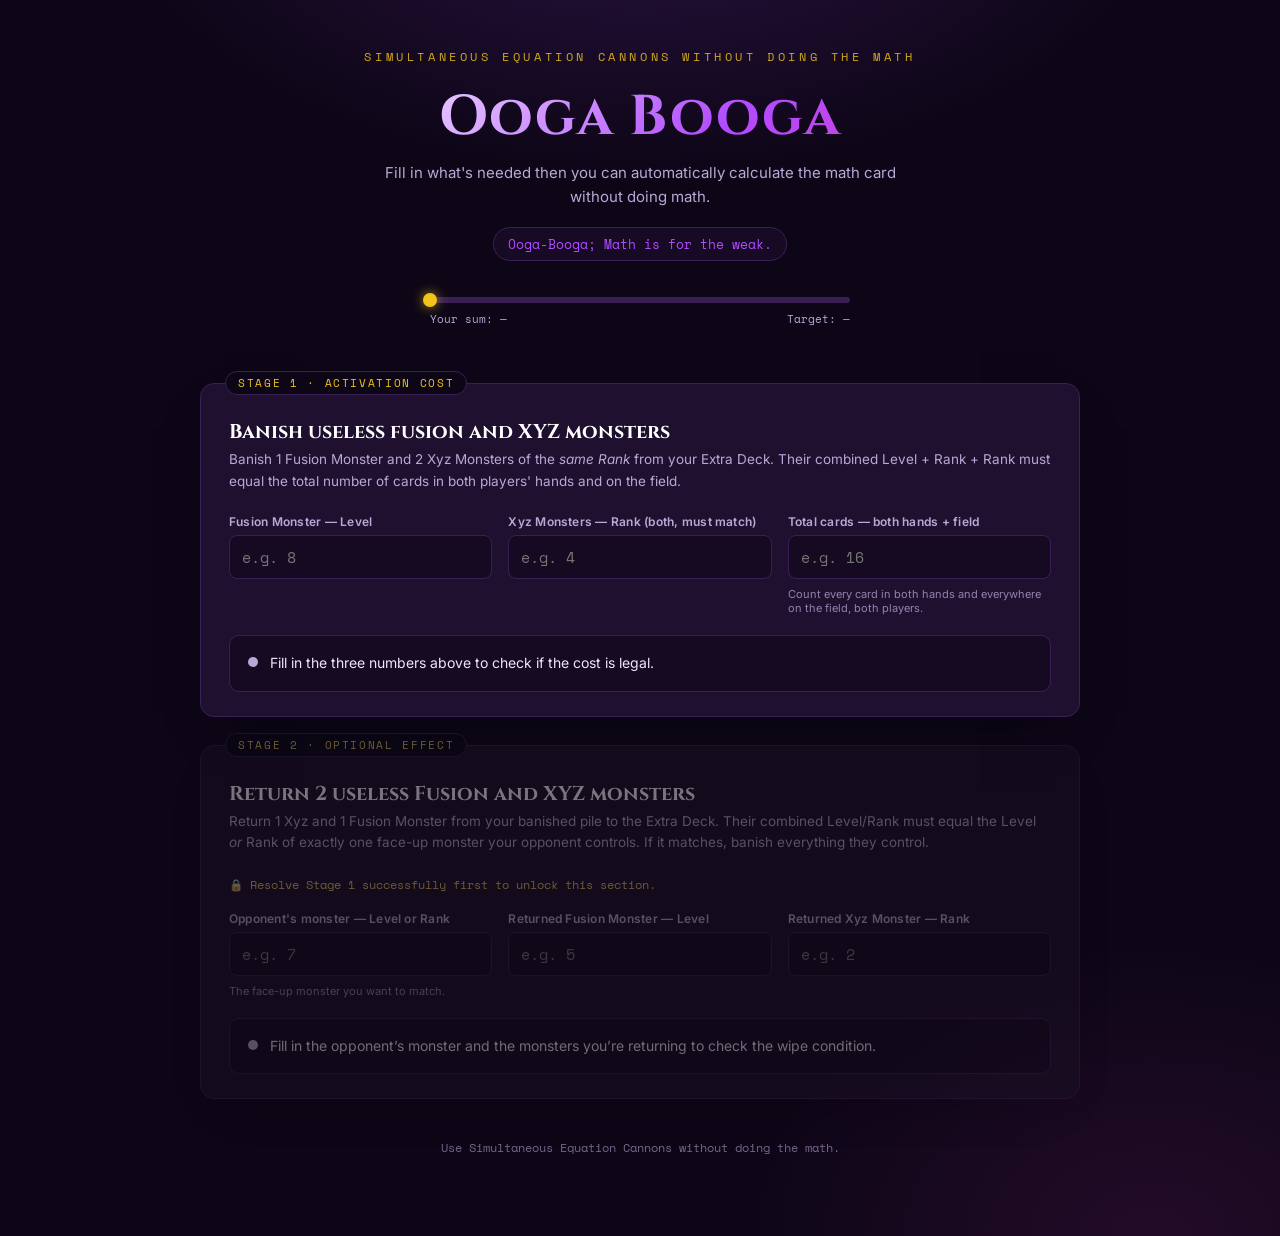
==== index.html @ 937d0b70 "miner changes" ====
<!DOCTYPE html>
<html lang="en">
<head>
<meta charset="UTF-8">
<meta name="viewport" content="width=device-width, initial-scale=1.0">
<title>Ooga Booga — Simultaneous Equation Cannons</title>
<link rel="stylesheet" href="styles.css">
</head>
<body>
<div class="wrap">

  <div class="hero">
    <div class="eyebrow">Simultaneous Equation Cannons without doing the math</div>
    <h1 class="title">Ooga Booga</h1>
    <p class="subtitle">Fill in what's needed then you can automatically calculate the math card without doing math.</p>
    <div class="card-name"> Ooga-Booga; Math is for the weak. </div>

    <div class="scale-wrap">
      <div class="scale-track">
        <div class="scale-fill" id="scaleFill"></div>
        <div class="scale-marker" id="scaleMarker"></div>
      </div>
      <div class="scale-labels">
        <span id="scaleLeftLabel">Your sum: —</span>
        <span id="scaleRightLabel">Target: —</span>
      </div>
    </div>
  </div>

  <!-- STAGE 1: COST -->
  <div class="panel" data-stage="Stage 1 · Activation Cost">
    <h2>Banish useless fusion and XYZ monsters</h2>
    <p class="desc">Banish 1 Fusion Monster and 2 Xyz Monsters of the <em>same Rank</em> from your Extra Deck. Their combined Level + Rank + Rank must equal the total number of cards in both players' hands and on the field.</p>

    <div class="field-row">
      <div class="field">
        <label for="fusionLevel">Fusion Monster — Level</label>
        <input type="number" id="fusionLevel" min="1" max="12" placeholder="e.g. 8">
      </div>
      <div class="field">
        <label for="xyzRank">Xyz Monsters — Rank (both, must match)</label>
        <input type="number" id="xyzRank" min="1" max="13" placeholder="e.g. 4">
      </div>
      <div class="field">
        <label for="totalCards">Total cards — both hands + field</label>
        <input type="number" id="totalCards" min="0" placeholder="e.g. 16">
        <span class="hint">Count every card in both hands and everywhere on the field, both players.</span>
      </div>
    </div>

    <div class="suggestions" id="suggestions">
      <div class="sugg-label">Combos that work for this many cards (Fusion Level + Xyz Rank × 2):</div>
      <div class="sugg-chips" id="suggChips"></div>
    </div>

    <div class="result" id="stage1Result">
      <div class="dot"></div>
      <div>Fill in the three numbers above to check if the cost is legal.</div>
    </div>
  </div>

  <!-- STAGE 2: EFFECT -->
  <div class="panel" id="stage2Panel" data-stage="Stage 2 · Optional Effect">
    <h2>Return 2 useless Fusion and XYZ monsters</h2>
    <p class="desc">Return 1 Xyz and 1 Fusion Monster from your banished pile to the Extra Deck. Their combined Level/Rank must equal the Level <em>or</em> Rank of exactly one face-up monster your opponent controls. If it matches, banish everything they control.</p>

    <div class="unlock-note" id="unlockNote">🔒 Resolve Stage 1 successfully first to unlock this section.</div>

    <div class="field-row">
      <div class="field">
        <label for="oppMonster">Opponent's monster — Level or Rank</label>
        <input type="number" id="oppMonster" min="1" max="13" placeholder="e.g. 7">
        <span class="hint">The face-up monster you want to match.</span>
      </div>
      <div class="field">
        <label for="returnFusionLevel">Returned Fusion Monster — Level</label>
        <input type="number" id="returnFusionLevel" min="1" max="12" placeholder="e.g. 5">
      </div>
      <div class="field">
        <label for="returnXyzRank">Returned Xyz Monster — Rank</label>
        <input type="number" id="returnXyzRank" min="1" max="13" placeholder="e.g. 2">
      </div>
    </div>

    <div class="suggestions" id="suggestions2">
      <div class="sugg-label">Combos that match this monster (Fusion Level + Xyz Rank):</div>
      <div class="sugg-chips" id="suggChips2"></div>
    </div>

    <div class="result" id="stage2Result">
      <div class="dot"></div>
      <div>Fill in the opponent's monster and the monsters you're returning to check the wipe condition.</div>
    </div>
  </div>

  <footer>Use Simultaneous Equation Cannons without doing the math.</footer>
</div>

<script src="script.js"></script>
</body>
</html>
---- styles.css ----
@import url('https://fonts.googleapis.com/css2?family=Cinzel:wght@500;700&family=Inter:wght@400;500;600;700&family=Space+Mono:wght@400;700&display=swap');

:root{
  --void: #160a23;
  --void-deep: #0d0617;
  --panel: #20102f;
  --panel-edge: #3a1f55;
  --violet: #b14bff;
  --violet-dim: #6d3a9e;
  --magenta: #e23bb8;
  --gold: #f0c419;
  --good: #5fe39d;
  --bad: #ff5c7a;
  --ink: #ede5fb;
  --ink-dim: #b9a8d6;
}

*{box-sizing:border-box;}
html,body{margin:0;padding:0;}

body{
  background:
    radial-gradient(ellipse 900px 500px at 50% -10%, rgba(177,75,255,0.18), transparent 60%),
    radial-gradient(ellipse 700px 500px at 90% 100%, rgba(226,59,184,0.10), transparent 60%),
    var(--void-deep);
  color:var(--ink);
  font-family:'Inter',sans-serif;
  min-height:100vh;
  padding:48px 20px 80px;
}

.wrap{max-width:880px;margin:0 auto;}

/* ---------- HERO ---------- */
.hero{
  text-align:center;
  margin-bottom:56px;
  position:relative;
}
.eyebrow{
  font-family:'Space Mono',monospace;
  font-size:12px;
  letter-spacing:0.3em;
  text-transform:uppercase;
  color:var(--gold);
  opacity:0.85;
  margin-bottom:14px;
}
h1.title{
  font-family:'Cinzel',serif;
  font-weight:700;
  font-size:clamp(34px,6vw,56px);
  margin:0 0 6px;
  background:linear-gradient(135deg,#fff 10%,var(--violet) 60%,var(--magenta) 100%);
  -webkit-background-clip:text;
  background-clip:text;
  color:transparent;
  letter-spacing:0.02em;
}
.subtitle{
  font-size:15px;
  color:var(--ink-dim);
  max-width:560px;
  margin:0 auto;
  line-height:1.6;
}
.card-name{
  margin-top:18px;
  display:inline-block;
  font-family:'Space Mono',monospace;
  font-size:13px;
  color:var(--violet);
  border:1px solid var(--panel-edge);
  padding:6px 14px;
  border-radius:999px;
  background:rgba(177,75,255,0.06);
}

/* ---------- balance scale signature element ---------- */
.scale-wrap{
  margin:36px auto 0;
  max-width:420px;
}
.scale-track{
  position:relative;
  height:6px;
  border-radius:4px;
  background:var(--panel-edge);
  overflow:visible;
}
.scale-fill{
  position:absolute; top:0; left:0; height:100%;
  border-radius:4px;
  width:0%;
  background:linear-gradient(90deg,var(--violet),var(--magenta));
  transition:width .35s ease, background .35s ease;
}
.scale-marker{
  position:absolute; top:50%; left:0%;
  width:14px;height:14px;
  transform:translate(-50%,-50%);
  border-radius:50%;
  background:var(--gold);
  box-shadow:0 0 12px rgba(240,196,25,0.7);
  transition:left .35s ease;
}
.scale-labels{
  display:flex; justify-content:space-between;
  font-family:'Space Mono',monospace;
  font-size:11px; color:var(--ink-dim);
  margin-top:8px;
}

/* ---------- panels / cards ---------- */
.panel{
  background:var(--panel);
  border:1px solid var(--panel-edge);
  border-radius:14px;
  padding:28px 28px 24px;
  margin-bottom:28px;
  position:relative;
  box-shadow:0 20px 50px -25px rgba(0,0,0,0.7);
}
.panel::before{
  content:attr(data-stage);
  position:absolute;
  top:-13px; left:24px;
  background:var(--void-deep);
  border:1px solid var(--panel-edge);
  color:var(--gold);
  font-family:'Space Mono',monospace;
  font-size:11px;
  letter-spacing:0.15em;
  text-transform:uppercase;
  padding:3px 12px;
  border-radius:999px;
}
.panel h2{
  font-family:'Cinzel',serif;
  font-size:20px;
  margin:6px 0 4px;
  color:#fff;
}
.panel p.desc{
  color:var(--ink-dim);
  font-size:13.5px;
  line-height:1.6;
  margin:0 0 22px;
}

.field-row{
  display:grid;
  grid-template-columns:repeat(auto-fit,minmax(160px,1fr));
  gap:16px;
  margin-bottom:6px;
}
.field{
  display:flex;
  flex-direction:column;
  gap:6px;
}
.field label{
  font-size:12px;
  color:var(--ink-dim);
  font-weight:600;
  letter-spacing:0.02em;
}
.field input{
  background:var(--void);
  border:1px solid var(--panel-edge);
  border-radius:8px;
  color:var(--ink);
  font-family:'Space Mono',monospace;
  font-size:15px;
  padding:10px 12px;
  width:100%;
  transition:border-color .2s, box-shadow .2s;
}
.field input:focus{
  outline:none;
  border-color:var(--violet);
  box-shadow:0 0 0 3px rgba(177,75,255,0.18);
}
.hint{font-size:11px;color:var(--ink-dim);opacity:0.75;margin-top:2px;}

/* remove number input spin buttons */
input[type=number]::-webkit-inner-spin-button,
input[type=number]::-webkit-outer-spin-button{
  -webkit-appearance:none;
  margin:0;
}
input[type=number]{
  -moz-appearance:textfield;
  appearance:textfield;
}

/* suggestions */
.suggestions{
  margin-top:14px;
  display:none;
  flex-direction:column;
  gap:8px;
}
.suggestions.show{display:flex;}
.suggestions .sugg-label{
  font-size:11.5px;
  color:var(--gold);
  font-family:'Space Mono',monospace;
  letter-spacing:0.04em;
}
.sugg-chips{
  display:flex;
  flex-wrap:wrap;
  gap:8px;
}
.sugg-chip{
  font-family:'Space Mono',monospace;
  font-size:12.5px;
  color:var(--ink);
  background:rgba(177,75,255,0.1);
  border:1px solid var(--panel-edge);
  padding:6px 12px;
  border-radius:8px;
  cursor:pointer;
  transition:all .15s;
}
.sugg-chip:hover{
  border-color:var(--violet);
  background:rgba(177,75,255,0.2);
}

/* opponent monster list */
.opp-list{
  display:flex;
  flex-direction:column;
  gap:10px;
  margin-bottom:14px;
}
.opp-item{
  display:flex;
  align-items:center;
  gap:10px;
}
.opp-item input{flex:1;}
.opp-item .opp-tag{
  font-family:'Space Mono',monospace;
  font-size:11px;
  color:var(--ink-dim);
  min-width:64px;
}
.icon-btn{
  background:transparent;
  border:1px solid var(--panel-edge);
  color:var(--ink-dim);
  width:34px;height:34px;
  border-radius:8px;
  cursor:pointer;
  font-size:16px;
  line-height:1;
  display:flex;align-items:center;justify-content:center;
  transition:all .15s;
}
.icon-btn:hover{border-color:var(--bad);color:var(--bad);}
.add-btn{
  align-self:flex-start;
  background:transparent;
  border:1px dashed var(--panel-edge);
  color:var(--violet);
  font-family:'Inter',sans-serif;
  font-size:13px;
  font-weight:600;
  padding:8px 16px;
  border-radius:8px;
  cursor:pointer;
  transition:all .15s;
}
.add-btn:hover{border-color:var(--violet);background:rgba(177,75,255,0.08);}

/* result */
.result{
  margin-top:20px;
  border-radius:10px;
  padding:16px 18px;
  font-size:14px;
  line-height:1.6;
  border:1px solid var(--panel-edge);
  background:var(--void);
  display:flex;
  gap:12px;
  align-items:flex-start;
}
.result .dot{
  width:10px;height:10px;border-radius:50%;
  margin-top:5px;flex-shrink:0;
  background:var(--ink-dim);
}
.result.ok{border-color:rgba(95,227,157,0.4);background:rgba(95,227,157,0.06);}
.result.ok .dot{background:var(--good);box-shadow:0 0 8px rgba(95,227,157,0.7);}
.result.fail{border-color:rgba(255,92,122,0.4);background:rgba(255,92,122,0.06);}
.result.fail .dot{background:var(--bad);box-shadow:0 0 8px rgba(255,92,122,0.7);}
.result strong{color:#fff;}
.result .math{
  display:block;
  margin-top:6px;
  font-family:'Space Mono',monospace;
  font-size:12.5px;
  color:var(--ink-dim);
}

.stage2-locked{
  opacity:0.45;
  pointer-events:none;
  filter:grayscale(0.4);
}
.unlock-note{
  font-family:'Space Mono',monospace;
  font-size:11.5px;
  color:var(--gold);
  margin-bottom:18px;
  display:flex;align-items:center;gap:8px;
}

footer{
  text-align:center;
  font-size:11.5px;
  color:var(--ink-dim);
  opacity:0.6;
  margin-top:40px;
  font-family:'Space Mono',monospace;
}

@media (prefers-reduced-motion:reduce){
  .scale-fill,.scale-marker{transition:none;}
}
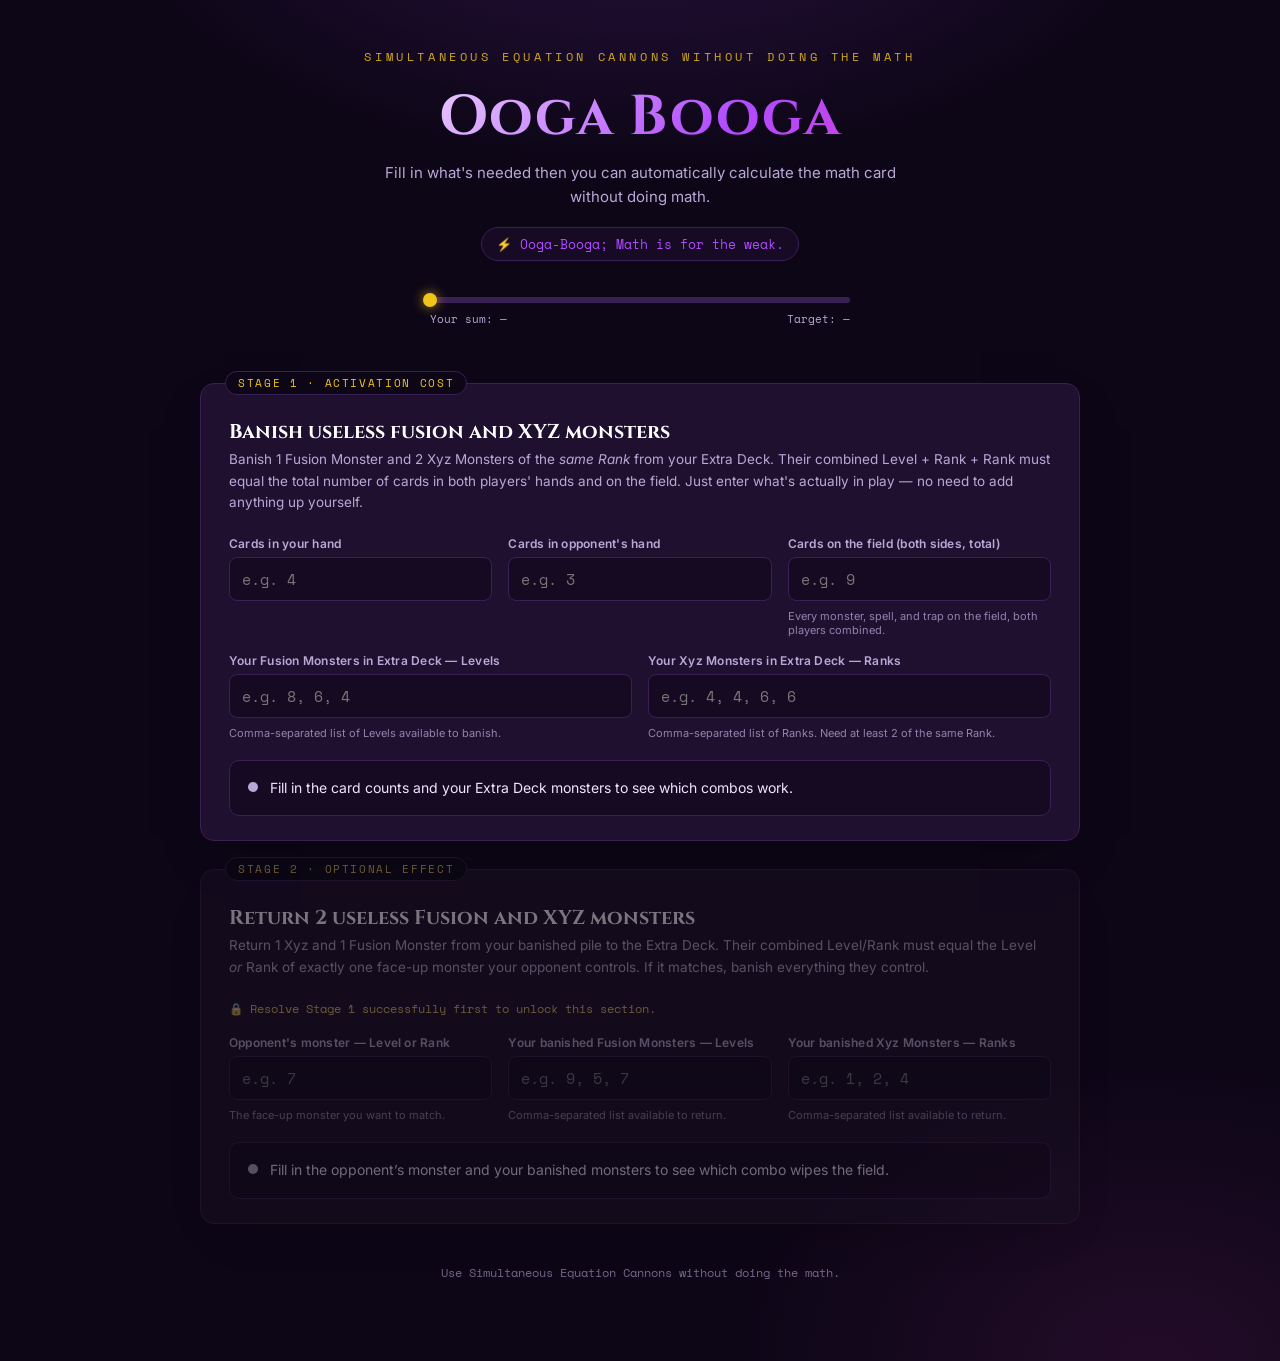
==== commit 7bf4ca5b: "2nd minor change first failed" ====
--- a/index.html
+++ b/index.html
@@ -13,7 +13,7 @@
     <div class="eyebrow">Simultaneous Equation Cannons without doing the math</div>
     <h1 class="title">Ooga Booga</h1>
     <p class="subtitle">Fill in what's needed then you can automatically calculate the math card without doing math.</p>
-    <div class="card-name"> Ooga-Booga; Math is for the weak. </div>
+    <div class="card-name">⚡ Ooga-Booga; Math is for the weak.</div>
 
     <div class="scale-wrap">
       <div class="scale-track">
@@ -30,32 +30,40 @@
   <!-- STAGE 1: COST -->
   <div class="panel" data-stage="Stage 1 · Activation Cost">
     <h2>Banish useless fusion and XYZ monsters</h2>
-    <p class="desc">Banish 1 Fusion Monster and 2 Xyz Monsters of the <em>same Rank</em> from your Extra Deck. Their combined Level + Rank + Rank must equal the total number of cards in both players' hands and on the field.</p>
+    <p class="desc">Banish 1 Fusion Monster and 2 Xyz Monsters of the <em>same Rank</em> from your Extra Deck. Their combined Level + Rank + Rank must equal the total number of cards in both players' hands and on the field. Just enter what's actually in play — no need to add anything up yourself.</p>
 
     <div class="field-row">
       <div class="field">
-        <label for="fusionLevel">Fusion Monster — Level</label>
-        <input type="number" id="fusionLevel" min="1" max="12" placeholder="e.g. 8">
+        <label for="yourHand">Cards in your hand</label>
+        <input type="number" id="yourHand" min="0" placeholder="e.g. 4">
       </div>
       <div class="field">
-        <label for="xyzRank">Xyz Monsters — Rank (both, must match)</label>
-        <input type="number" id="xyzRank" min="1" max="13" placeholder="e.g. 4">
+        <label for="oppHand">Cards in opponent's hand</label>
+        <input type="number" id="oppHand" min="0" placeholder="e.g. 3">
       </div>
       <div class="field">
-        <label for="totalCards">Total cards — both hands + field</label>
-        <input type="number" id="totalCards" min="0" placeholder="e.g. 16">
-        <span class="hint">Count every card in both hands and everywhere on the field, both players.</span>
+        <label for="fieldCards">Cards on the field (both sides, total)</label>
+        <input type="number" id="fieldCards" min="0" placeholder="e.g. 9">
+        <span class="hint">Every monster, spell, and trap on the field, both players combined.</span>
       </div>
     </div>
 
-    <div class="suggestions" id="suggestions">
-      <div class="sugg-label">Combos that work for this many cards (Fusion Level + Xyz Rank × 2):</div>
-      <div class="sugg-chips" id="suggChips"></div>
+    <div class="field-row" style="margin-top:16px;">
+      <div class="field">
+        <label for="yourFusions">Your Fusion Monsters in Extra Deck — Levels</label>
+        <input type="text" id="yourFusions" placeholder="e.g. 8, 6, 4">
+        <span class="hint">Comma-separated list of Levels available to banish.</span>
+      </div>
+      <div class="field">
+        <label for="yourXyz">Your Xyz Monsters in Extra Deck — Ranks</label>
+        <input type="text" id="yourXyz" placeholder="e.g. 4, 4, 6, 6">
+        <span class="hint">Comma-separated list of Ranks. Need at least 2 of the same Rank.</span>
+      </div>
     </div>
 
     <div class="result" id="stage1Result">
       <div class="dot"></div>
-      <div>Fill in the three numbers above to check if the cost is legal.</div>
+      <div>Fill in the card counts and your Extra Deck monsters to see which combos work.</div>
     </div>
   </div>
 
@@ -73,23 +81,20 @@
         <span class="hint">The face-up monster you want to match.</span>
       </div>
       <div class="field">
-        <label for="returnFusionLevel">Returned Fusion Monster — Level</label>
-        <input type="number" id="returnFusionLevel" min="1" max="12" placeholder="e.g. 5">
+        <label for="bankedFusions">Your banished Fusion Monsters — Levels</label>
+        <input type="text" id="bankedFusions" placeholder="e.g. 9, 5, 7">
+        <span class="hint">Comma-separated list available to return.</span>
       </div>
       <div class="field">
-        <label for="returnXyzRank">Returned Xyz Monster — Rank</label>
-        <input type="number" id="returnXyzRank" min="1" max="13" placeholder="e.g. 2">
+        <label for="bankedXyz">Your banished Xyz Monsters — Ranks</label>
+        <input type="text" id="bankedXyz" placeholder="e.g. 1, 2, 4">
+        <span class="hint">Comma-separated list available to return.</span>
       </div>
-    </div>
-
-    <div class="suggestions" id="suggestions2">
-      <div class="sugg-label">Combos that match this monster (Fusion Level + Xyz Rank):</div>
-      <div class="sugg-chips" id="suggChips2"></div>
     </div>
 
     <div class="result" id="stage2Result">
       <div class="dot"></div>
-      <div>Fill in the opponent's monster and the monsters you're returning to check the wipe condition.</div>
+      <div>Fill in the opponent's monster and your banished monsters to see which combo wipes the field.</div>
     </div>
   </div>
 
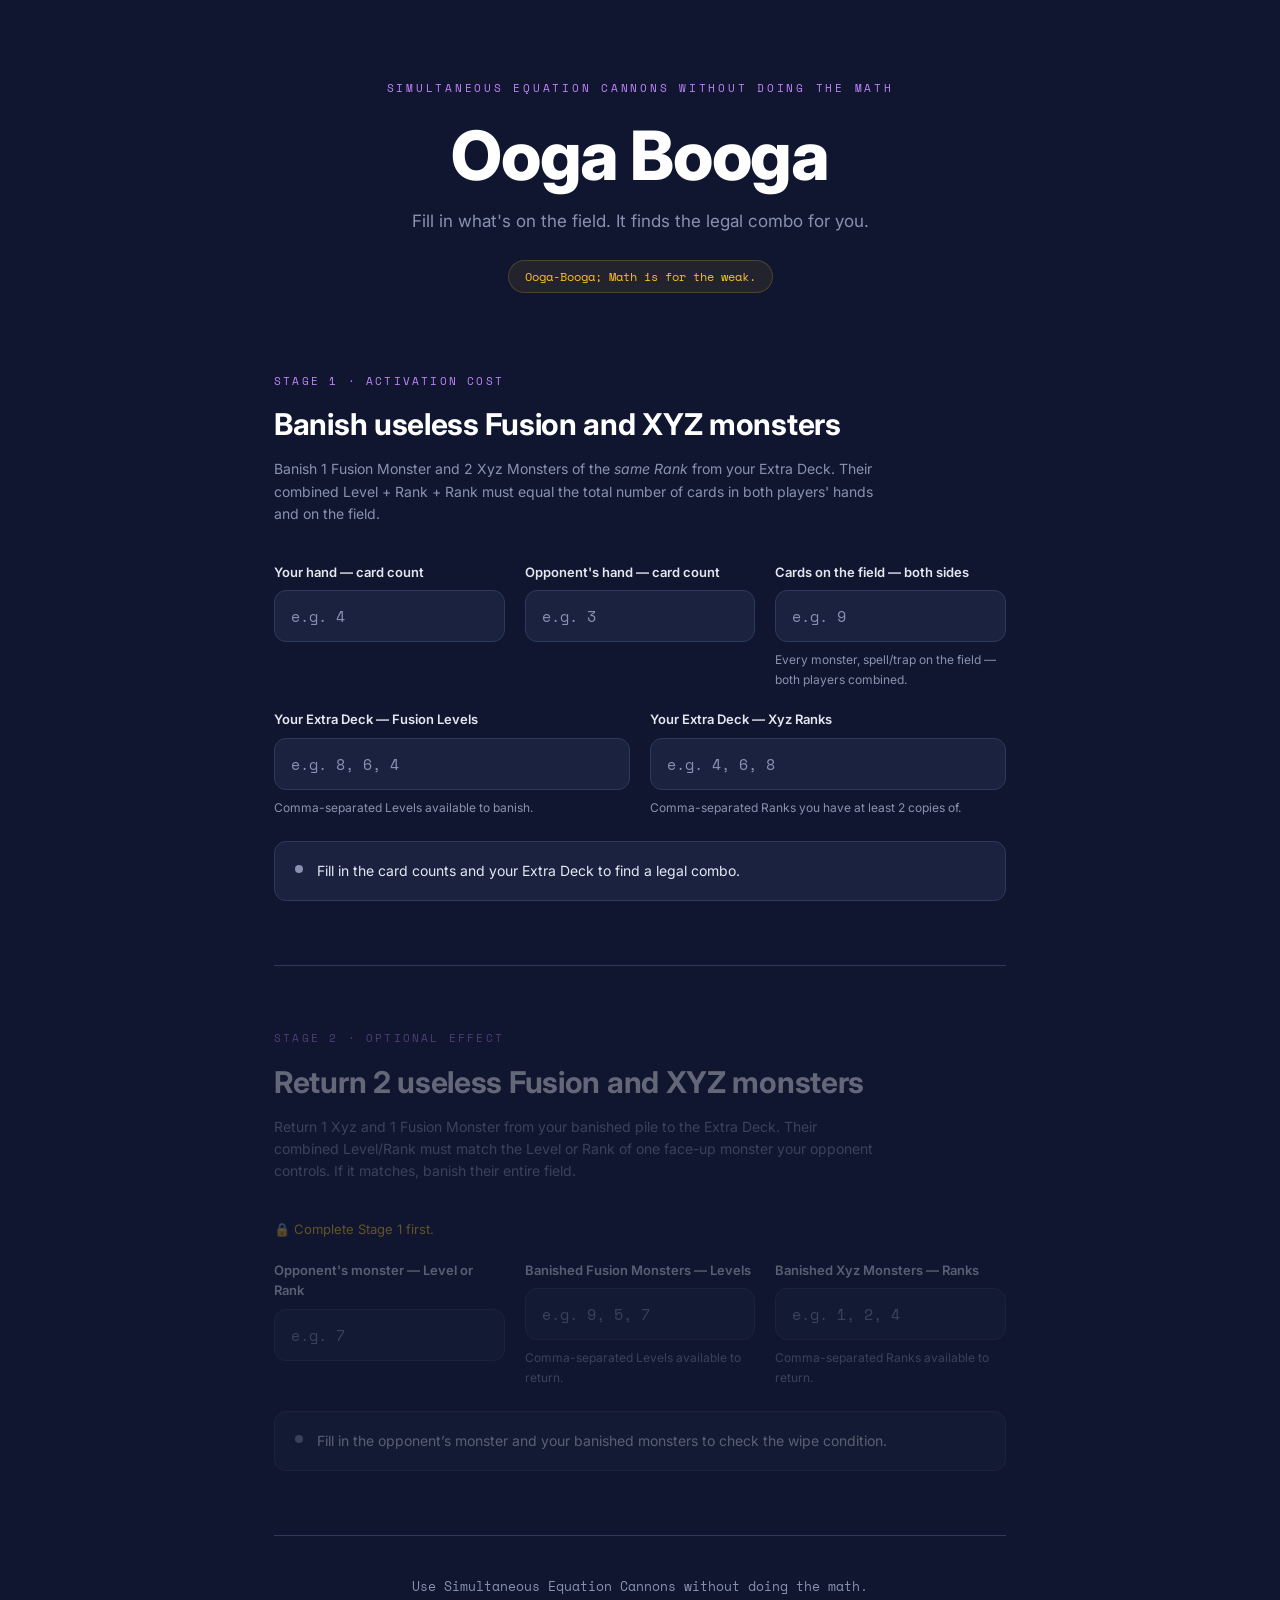
==== commit fdff4486: "decluterring" ====
--- a/index.html
+++ b/index.html
@@ -1,106 +1,99 @@
 <!DOCTYPE html>
 <html lang="en">
 <head>
-<meta charset="UTF-8">
-<meta name="viewport" content="width=device-width, initial-scale=1.0">
-<title>Ooga Booga — Simultaneous Equation Cannons</title>
-<link rel="stylesheet" href="styles.css">
+  <meta charset="UTF-8">
+  <meta name="viewport" content="width=device-width, initial-scale=1.0">
+  <title>Ooga Booga — Simultaneous Equation Cannons</title>
+  <link rel="stylesheet" href="styles.css">
 </head>
 <body>
 <div class="wrap">
 
-  <div class="hero">
+  <!-- HERO -->
+  <header class="hero">
     <div class="eyebrow">Simultaneous Equation Cannons without doing the math</div>
     <h1 class="title">Ooga Booga</h1>
-    <p class="subtitle">Fill in what's needed then you can automatically calculate the math card without doing math.</p>
-    <div class="card-name">⚡ Ooga-Booga; Math is for the weak.</div>
+    <p class="subtitle">Fill in what's on the field. It finds the legal combo for you.</p>
+    <div class="card-badge">Ooga-Booga; Math is for the weak.</div>
+  </header>
 
-    <div class="scale-wrap">
-      <div class="scale-track">
-        <div class="scale-fill" id="scaleFill"></div>
-        <div class="scale-marker" id="scaleMarker"></div>
-      </div>
-      <div class="scale-labels">
-        <span id="scaleLeftLabel">Your sum: —</span>
-        <span id="scaleRightLabel">Target: —</span>
-      </div>
-    </div>
-  </div>
+  <!-- STAGE 1 -->
+  <section class="stage" id="stage1Section">
+    <div class="stage-label">Stage 1 · Activation Cost</div>
+    <h2>Banish useless Fusion and XYZ monsters</h2>
+    <p class="desc">Banish 1 Fusion Monster and 2 Xyz Monsters of the <em>same Rank</em> from your Extra Deck. Their combined Level + Rank + Rank must equal the total number of cards in both players' hands and on the field.</p>
 
-  <!-- STAGE 1: COST -->
-  <div class="panel" data-stage="Stage 1 · Activation Cost">
-    <h2>Banish useless fusion and XYZ monsters</h2>
-    <p class="desc">Banish 1 Fusion Monster and 2 Xyz Monsters of the <em>same Rank</em> from your Extra Deck. Their combined Level + Rank + Rank must equal the total number of cards in both players' hands and on the field. Just enter what's actually in play — no need to add anything up yourself.</p>
-
-    <div class="field-row">
+    <div class="field-group">
       <div class="field">
-        <label for="yourHand">Cards in your hand</label>
+        <label for="yourHand">Your hand — card count</label>
         <input type="number" id="yourHand" min="0" placeholder="e.g. 4">
       </div>
       <div class="field">
-        <label for="oppHand">Cards in opponent's hand</label>
+        <label for="oppHand">Opponent's hand — card count</label>
         <input type="number" id="oppHand" min="0" placeholder="e.g. 3">
       </div>
       <div class="field">
-        <label for="fieldCards">Cards on the field (both sides, total)</label>
+        <label for="fieldCards">Cards on the field — both sides</label>
         <input type="number" id="fieldCards" min="0" placeholder="e.g. 9">
-        <span class="hint">Every monster, spell, and trap on the field, both players combined.</span>
+        <span class="hint">Every monster, spell/trap on the field — both players combined.</span>
       </div>
     </div>
 
-    <div class="field-row" style="margin-top:16px;">
+    <div class="field-group">
       <div class="field">
-        <label for="yourFusions">Your Fusion Monsters in Extra Deck — Levels</label>
+        <label for="yourFusions">Your Extra Deck — Fusion Levels</label>
         <input type="text" id="yourFusions" placeholder="e.g. 8, 6, 4">
-        <span class="hint">Comma-separated list of Levels available to banish.</span>
+        <span class="hint">Comma-separated Levels available to banish.</span>
       </div>
       <div class="field">
-        <label for="yourXyz">Your Xyz Monsters in Extra Deck — Ranks</label>
-        <input type="text" id="yourXyz" placeholder="e.g. 4, 4, 6, 6">
-        <span class="hint">Comma-separated list of Ranks. Need at least 2 of the same Rank.</span>
+        <label for="yourXyz">Your Extra Deck — Xyz Ranks</label>
+        <input type="text" id="yourXyz" placeholder="e.g. 4, 6, 8">
+        <span class="hint">Comma-separated Ranks you have at least 2 copies of.</span>
       </div>
     </div>
 
     <div class="result" id="stage1Result">
       <div class="dot"></div>
-      <div>Fill in the card counts and your Extra Deck monsters to see which combos work.</div>
+      <div>Fill in the card counts and your Extra Deck to find a legal combo.</div>
     </div>
-  </div>
+  </section>
 
-  <!-- STAGE 2: EFFECT -->
-  <div class="panel" id="stage2Panel" data-stage="Stage 2 · Optional Effect">
+  <div class="divider"></div>
+
+  <!-- STAGE 2 -->
+  <section class="stage stage-locked" id="stage2Section">
+    <div class="stage-label">Stage 2 · Optional Effect</div>
     <h2>Return 2 useless Fusion and XYZ monsters</h2>
-    <p class="desc">Return 1 Xyz and 1 Fusion Monster from your banished pile to the Extra Deck. Their combined Level/Rank must equal the Level <em>or</em> Rank of exactly one face-up monster your opponent controls. If it matches, banish everything they control.</p>
+    <p class="desc">Return 1 Xyz and 1 Fusion Monster from your banished pile to the Extra Deck. Their combined Level/Rank must match the Level or Rank of one face-up monster your opponent controls. If it matches, banish their entire field.</p>
 
-    <div class="unlock-note" id="unlockNote">🔒 Resolve Stage 1 successfully first to unlock this section.</div>
+    <div class="unlock-note" id="unlockNote">🔒 Complete Stage 1 first.</div>
 
-    <div class="field-row">
+    <div class="field-group">
       <div class="field">
         <label for="oppMonster">Opponent's monster — Level or Rank</label>
         <input type="number" id="oppMonster" min="1" max="13" placeholder="e.g. 7">
-        <span class="hint">The face-up monster you want to match.</span>
       </div>
       <div class="field">
-        <label for="bankedFusions">Your banished Fusion Monsters — Levels</label>
+        <label for="bankedFusions">Banished Fusion Monsters — Levels</label>
         <input type="text" id="bankedFusions" placeholder="e.g. 9, 5, 7">
-        <span class="hint">Comma-separated list available to return.</span>
+        <span class="hint">Comma-separated Levels available to return.</span>
       </div>
       <div class="field">
-        <label for="bankedXyz">Your banished Xyz Monsters — Ranks</label>
+        <label for="bankedXyz">Banished Xyz Monsters — Ranks</label>
         <input type="text" id="bankedXyz" placeholder="e.g. 1, 2, 4">
-        <span class="hint">Comma-separated list available to return.</span>
+        <span class="hint">Comma-separated Ranks available to return.</span>
       </div>
     </div>
 
     <div class="result" id="stage2Result">
       <div class="dot"></div>
-      <div>Fill in the opponent's monster and your banished monsters to see which combo wipes the field.</div>
+      <div>Fill in the opponent's monster and your banished monsters to check the wipe condition.</div>
     </div>
-  </div>
+  </section>
 
   <footer>Use Simultaneous Equation Cannons without doing the math.</footer>
+
 </div>
-
 <script src="script.js"></script>
 </body>
 </html>
--- a/styles.css
+++ b/styles.css
@@ -1,334 +1,219 @@
-@import url('https://fonts.googleapis.com/css2?family=Cinzel:wght@500;700&family=Inter:wght@400;500;600;700&family=Space+Mono:wght@400;700&display=swap');
-
-:root{
-  --void: #160a23;
-  --void-deep: #0d0617;
-  --panel: #20102f;
-  --panel-edge: #3a1f55;
-  --violet: #b14bff;
-  --violet-dim: #6d3a9e;
-  --magenta: #e23bb8;
-  --gold: #f0c419;
-  --good: #5fe39d;
-  --bad: #ff5c7a;
-  --ink: #ede5fb;
-  --ink-dim: #b9a8d6;
-}
-
-*{box-sizing:border-box;}
-html,body{margin:0;padding:0;}
-
-body{
-  background:
-    radial-gradient(ellipse 900px 500px at 50% -10%, rgba(177,75,255,0.18), transparent 60%),
-    radial-gradient(ellipse 700px 500px at 90% 100%, rgba(226,59,184,0.10), transparent 60%),
-    var(--void-deep);
-  color:var(--ink);
-  font-family:'Inter',sans-serif;
-  min-height:100vh;
-  padding:48px 20px 80px;
-}
-
-.wrap{max-width:880px;margin:0 auto;}
-
-/* ---------- HERO ---------- */
-.hero{
-  text-align:center;
-  margin-bottom:56px;
-  position:relative;
-}
-.eyebrow{
-  font-family:'Space Mono',monospace;
-  font-size:12px;
-  letter-spacing:0.3em;
-  text-transform:uppercase;
-  color:var(--gold);
-  opacity:0.85;
-  margin-bottom:14px;
-}
-h1.title{
-  font-family:'Cinzel',serif;
-  font-weight:700;
-  font-size:clamp(34px,6vw,56px);
-  margin:0 0 6px;
-  background:linear-gradient(135deg,#fff 10%,var(--violet) 60%,var(--magenta) 100%);
-  -webkit-background-clip:text;
-  background-clip:text;
-  color:transparent;
-  letter-spacing:0.02em;
-}
-.subtitle{
-  font-size:15px;
-  color:var(--ink-dim);
-  max-width:560px;
-  margin:0 auto;
-  line-height:1.6;
-}
-.card-name{
-  margin-top:18px;
-  display:inline-block;
-  font-family:'Space Mono',monospace;
-  font-size:13px;
-  color:var(--violet);
-  border:1px solid var(--panel-edge);
-  padding:6px 14px;
-  border-radius:999px;
-  background:rgba(177,75,255,0.06);
-}
-
-/* ---------- balance scale signature element ---------- */
-.scale-wrap{
-  margin:36px auto 0;
-  max-width:420px;
-}
-.scale-track{
-  position:relative;
-  height:6px;
-  border-radius:4px;
-  background:var(--panel-edge);
-  overflow:visible;
-}
-.scale-fill{
-  position:absolute; top:0; left:0; height:100%;
-  border-radius:4px;
-  width:0%;
-  background:linear-gradient(90deg,var(--violet),var(--magenta));
-  transition:width .35s ease, background .35s ease;
-}
-.scale-marker{
-  position:absolute; top:50%; left:0%;
-  width:14px;height:14px;
-  transform:translate(-50%,-50%);
-  border-radius:50%;
-  background:var(--gold);
-  box-shadow:0 0 12px rgba(240,196,25,0.7);
-  transition:left .35s ease;
-}
-.scale-labels{
-  display:flex; justify-content:space-between;
-  font-family:'Space Mono',monospace;
-  font-size:11px; color:var(--ink-dim);
-  margin-top:8px;
-}
-
-/* ---------- panels / cards ---------- */
-.panel{
-  background:var(--panel);
-  border:1px solid var(--panel-edge);
-  border-radius:14px;
-  padding:28px 28px 24px;
-  margin-bottom:28px;
-  position:relative;
-  box-shadow:0 20px 50px -25px rgba(0,0,0,0.7);
-}
-.panel::before{
-  content:attr(data-stage);
-  position:absolute;
-  top:-13px; left:24px;
-  background:var(--void-deep);
-  border:1px solid var(--panel-edge);
-  color:var(--gold);
-  font-family:'Space Mono',monospace;
-  font-size:11px;
-  letter-spacing:0.15em;
-  text-transform:uppercase;
-  padding:3px 12px;
-  border-radius:999px;
-}
-.panel h2{
-  font-family:'Cinzel',serif;
-  font-size:20px;
-  margin:6px 0 4px;
-  color:#fff;
-}
-.panel p.desc{
-  color:var(--ink-dim);
-  font-size:13.5px;
-  line-height:1.6;
-  margin:0 0 22px;
-}
-
-.field-row{
-  display:grid;
-  grid-template-columns:repeat(auto-fit,minmax(160px,1fr));
-  gap:16px;
-  margin-bottom:6px;
-}
-.field{
-  display:flex;
-  flex-direction:column;
-  gap:6px;
-}
-.field label{
-  font-size:12px;
-  color:var(--ink-dim);
-  font-weight:600;
-  letter-spacing:0.02em;
-}
-.field input{
-  background:var(--void);
-  border:1px solid var(--panel-edge);
-  border-radius:8px;
-  color:var(--ink);
-  font-family:'Space Mono',monospace;
-  font-size:15px;
-  padding:10px 12px;
-  width:100%;
-  transition:border-color .2s, box-shadow .2s;
-}
-.field input:focus{
-  outline:none;
-  border-color:var(--violet);
-  box-shadow:0 0 0 3px rgba(177,75,255,0.18);
-}
-.hint{font-size:11px;color:var(--ink-dim);opacity:0.75;margin-top:2px;}
-
-/* remove number input spin buttons */
-input[type=number]::-webkit-inner-spin-button,
-input[type=number]::-webkit-outer-spin-button{
-  -webkit-appearance:none;
-  margin:0;
-}
-input[type=number]{
-  -moz-appearance:textfield;
-  appearance:textfield;
-}
-
-/* suggestions */
-.suggestions{
-  margin-top:14px;
-  display:none;
-  flex-direction:column;
-  gap:8px;
-}
-.suggestions.show{display:flex;}
-.suggestions .sugg-label{
-  font-size:11.5px;
-  color:var(--gold);
-  font-family:'Space Mono',monospace;
-  letter-spacing:0.04em;
-}
-.sugg-chips{
-  display:flex;
-  flex-wrap:wrap;
-  gap:8px;
-}
-.sugg-chip{
-  font-family:'Space Mono',monospace;
-  font-size:12.5px;
-  color:var(--ink);
-  background:rgba(177,75,255,0.1);
-  border:1px solid var(--panel-edge);
-  padding:6px 12px;
-  border-radius:8px;
-  cursor:pointer;
-  transition:all .15s;
-}
-.sugg-chip:hover{
-  border-color:var(--violet);
-  background:rgba(177,75,255,0.2);
-}
-
-/* opponent monster list */
-.opp-list{
-  display:flex;
-  flex-direction:column;
-  gap:10px;
-  margin-bottom:14px;
-}
-.opp-item{
-  display:flex;
-  align-items:center;
-  gap:10px;
-}
-.opp-item input{flex:1;}
-.opp-item .opp-tag{
-  font-family:'Space Mono',monospace;
-  font-size:11px;
-  color:var(--ink-dim);
-  min-width:64px;
-}
-.icon-btn{
-  background:transparent;
-  border:1px solid var(--panel-edge);
-  color:var(--ink-dim);
-  width:34px;height:34px;
-  border-radius:8px;
-  cursor:pointer;
-  font-size:16px;
-  line-height:1;
-  display:flex;align-items:center;justify-content:center;
-  transition:all .15s;
-}
-.icon-btn:hover{border-color:var(--bad);color:var(--bad);}
-.add-btn{
-  align-self:flex-start;
-  background:transparent;
-  border:1px dashed var(--panel-edge);
-  color:var(--violet);
-  font-family:'Inter',sans-serif;
-  font-size:13px;
-  font-weight:600;
-  padding:8px 16px;
-  border-radius:8px;
-  cursor:pointer;
-  transition:all .15s;
-}
-.add-btn:hover{border-color:var(--violet);background:rgba(177,75,255,0.08);}
-
-/* result */
-.result{
-  margin-top:20px;
-  border-radius:10px;
-  padding:16px 18px;
-  font-size:14px;
-  line-height:1.6;
-  border:1px solid var(--panel-edge);
-  background:var(--void);
-  display:flex;
-  gap:12px;
-  align-items:flex-start;
-}
-.result .dot{
-  width:10px;height:10px;border-radius:50%;
-  margin-top:5px;flex-shrink:0;
-  background:var(--ink-dim);
-}
-.result.ok{border-color:rgba(95,227,157,0.4);background:rgba(95,227,157,0.06);}
-.result.ok .dot{background:var(--good);box-shadow:0 0 8px rgba(95,227,157,0.7);}
-.result.fail{border-color:rgba(255,92,122,0.4);background:rgba(255,92,122,0.06);}
-.result.fail .dot{background:var(--bad);box-shadow:0 0 8px rgba(255,92,122,0.7);}
-.result strong{color:#fff;}
-.result .math{
-  display:block;
-  margin-top:6px;
-  font-family:'Space Mono',monospace;
-  font-size:12.5px;
-  color:var(--ink-dim);
-}
-
-.stage2-locked{
-  opacity:0.45;
-  pointer-events:none;
-  filter:grayscale(0.4);
-}
-.unlock-note{
-  font-family:'Space Mono',monospace;
-  font-size:11.5px;
-  color:var(--gold);
-  margin-bottom:18px;
-  display:flex;align-items:center;gap:8px;
-}
-
-footer{
-  text-align:center;
-  font-size:11.5px;
-  color:var(--ink-dim);
-  opacity:0.6;
-  margin-top:40px;
-  font-family:'Space Mono',monospace;
-}
-
-@media (prefers-reduced-motion:reduce){
-  .scale-fill,.scale-marker{transition:none;}
-}
+@import url('https://fonts.googleapis.com/css2?family=Inter:wght@400;500;600;700;800&family=Space+Mono:wght@400;700&display=swap');
+
+*, *::before, *::after { box-sizing: border-box; margin: 0; padding: 0; }
+
+:root {
+  --navy:    #10162f;
+  --navy-2:  #1a2240;
+  --navy-3:  #232e52;
+  --border:  #2e3a5c;
+  --violet:  #9b59d0;
+  --violet-lt: #c084fc;
+  --gold:    #fbbf24;
+  --good:    #34d399;
+  --bad:     #f87171;
+  --white:   #ffffff;
+  --ink:     #e2e8f0;
+  --muted:   #8892b0;
+  --radius:  12px;
+}
+
+html, body {
+  background: var(--navy);
+  color: var(--ink);
+  font-family: 'Inter', sans-serif;
+  min-height: 100vh;
+  line-height: 1.6;
+}
+
+/* ---------- layout ---------- */
+.wrap {
+  max-width: 780px;
+  margin: 0 auto;
+  padding: 80px 24px 100px;
+}
+
+/* ---------- hero ---------- */
+.hero {
+  text-align: center;
+  margin-bottom: 80px;
+}
+.eyebrow {
+  font-family: 'Space Mono', monospace;
+  font-size: 11px;
+  letter-spacing: 0.25em;
+  text-transform: uppercase;
+  color: var(--violet-lt);
+  margin-bottom: 20px;
+}
+h1.title {
+  font-size: clamp(42px, 7vw, 68px);
+  font-weight: 800;
+  color: var(--white);
+  letter-spacing: -0.02em;
+  line-height: 1.1;
+  margin-bottom: 16px;
+}
+.subtitle {
+  font-size: 17px;
+  color: var(--muted);
+  max-width: 480px;
+  margin: 0 auto 24px;
+}
+.card-badge {
+  display: inline-block;
+  font-family: 'Space Mono', monospace;
+  font-size: 12px;
+  color: var(--gold);
+  background: rgba(251,191,36,0.08);
+  border: 1px solid rgba(251,191,36,0.2);
+  padding: 6px 16px;
+  border-radius: 999px;
+}
+
+/* ---------- stage sections ---------- */
+.stage {
+  margin-bottom: 64px;
+}
+.stage-label {
+  font-family: 'Space Mono', monospace;
+  font-size: 11px;
+  letter-spacing: 0.2em;
+  text-transform: uppercase;
+  color: var(--violet-lt);
+  margin-bottom: 10px;
+}
+.stage h2 {
+  font-size: clamp(22px, 3vw, 30px);
+  font-weight: 700;
+  color: var(--white);
+  letter-spacing: -0.01em;
+  margin-bottom: 10px;
+}
+.stage .desc {
+  font-size: 14px;
+  color: var(--muted);
+  max-width: 600px;
+  margin-bottom: 36px;
+}
+
+/* ---------- divider ---------- */
+.divider {
+  height: 1px;
+  background: var(--border);
+  margin-bottom: 64px;
+}
+
+/* ---------- field groups ---------- */
+.field-group {
+  display: grid;
+  grid-template-columns: repeat(auto-fit, minmax(180px, 1fr));
+  gap: 20px;
+  margin-bottom: 20px;
+}
+.field {
+  display: flex;
+  flex-direction: column;
+  gap: 8px;
+}
+.field label {
+  font-size: 13px;
+  font-weight: 600;
+  color: var(--ink);
+}
+.field input {
+  background: var(--navy-2);
+  border: 1px solid var(--border);
+  border-radius: var(--radius);
+  color: var(--white);
+  font-family: 'Space Mono', monospace;
+  font-size: 15px;
+  padding: 14px 16px;
+  width: 100%;
+  transition: border-color .15s;
+  -moz-appearance: textfield;
+  appearance: textfield;
+}
+.field input::-webkit-inner-spin-button,
+.field input::-webkit-outer-spin-button { -webkit-appearance: none; }
+.field input::placeholder { color: var(--muted); }
+.field input:focus {
+  outline: none;
+  border-color: var(--violet);
+}
+.field .hint {
+  font-size: 12px;
+  color: var(--muted);
+}
+
+/* ---------- result box ---------- */
+.result {
+  margin-top: 24px;
+  border-radius: var(--radius);
+  padding: 18px 20px;
+  font-size: 14px;
+  line-height: 1.6;
+  background: var(--navy-2);
+  border: 1px solid var(--border);
+  display: flex;
+  gap: 14px;
+  align-items: flex-start;
+  transition: border-color .2s, background .2s;
+}
+.result .dot {
+  width: 8px; height: 8px;
+  border-radius: 50%;
+  background: var(--muted);
+  flex-shrink: 0;
+  margin-top: 5px;
+}
+.result.ok {
+  border-color: rgba(52,211,153,0.3);
+  background: rgba(52,211,153,0.05);
+}
+.result.ok .dot {
+  background: var(--good);
+}
+.result.fail {
+  border-color: rgba(248,113,113,0.3);
+  background: rgba(248,113,113,0.05);
+}
+.result.fail .dot {
+  background: var(--bad);
+}
+.result strong { color: var(--white); }
+.result .math {
+  display: block;
+  margin-top: 6px;
+  font-family: 'Space Mono', monospace;
+  font-size: 12px;
+  color: var(--muted);
+}
+
+/* ---------- locked state ---------- */
+.stage-locked {
+  opacity: 0.35;
+  pointer-events: none;
+}
+.unlock-note {
+  font-size: 13px;
+  color: var(--gold);
+  margin-bottom: 20px;
+  display: flex;
+  align-items: center;
+  gap: 8px;
+}
+
+/* ---------- footer ---------- */
+footer {
+  text-align: center;
+  font-size: 13px;
+  color: var(--muted);
+  font-family: 'Space Mono', monospace;
+  padding-top: 40px;
+  border-top: 1px solid var(--border);
+}
+
+@media (max-width: 480px) {
+  .field-group { grid-template-columns: 1fr; }
+}
